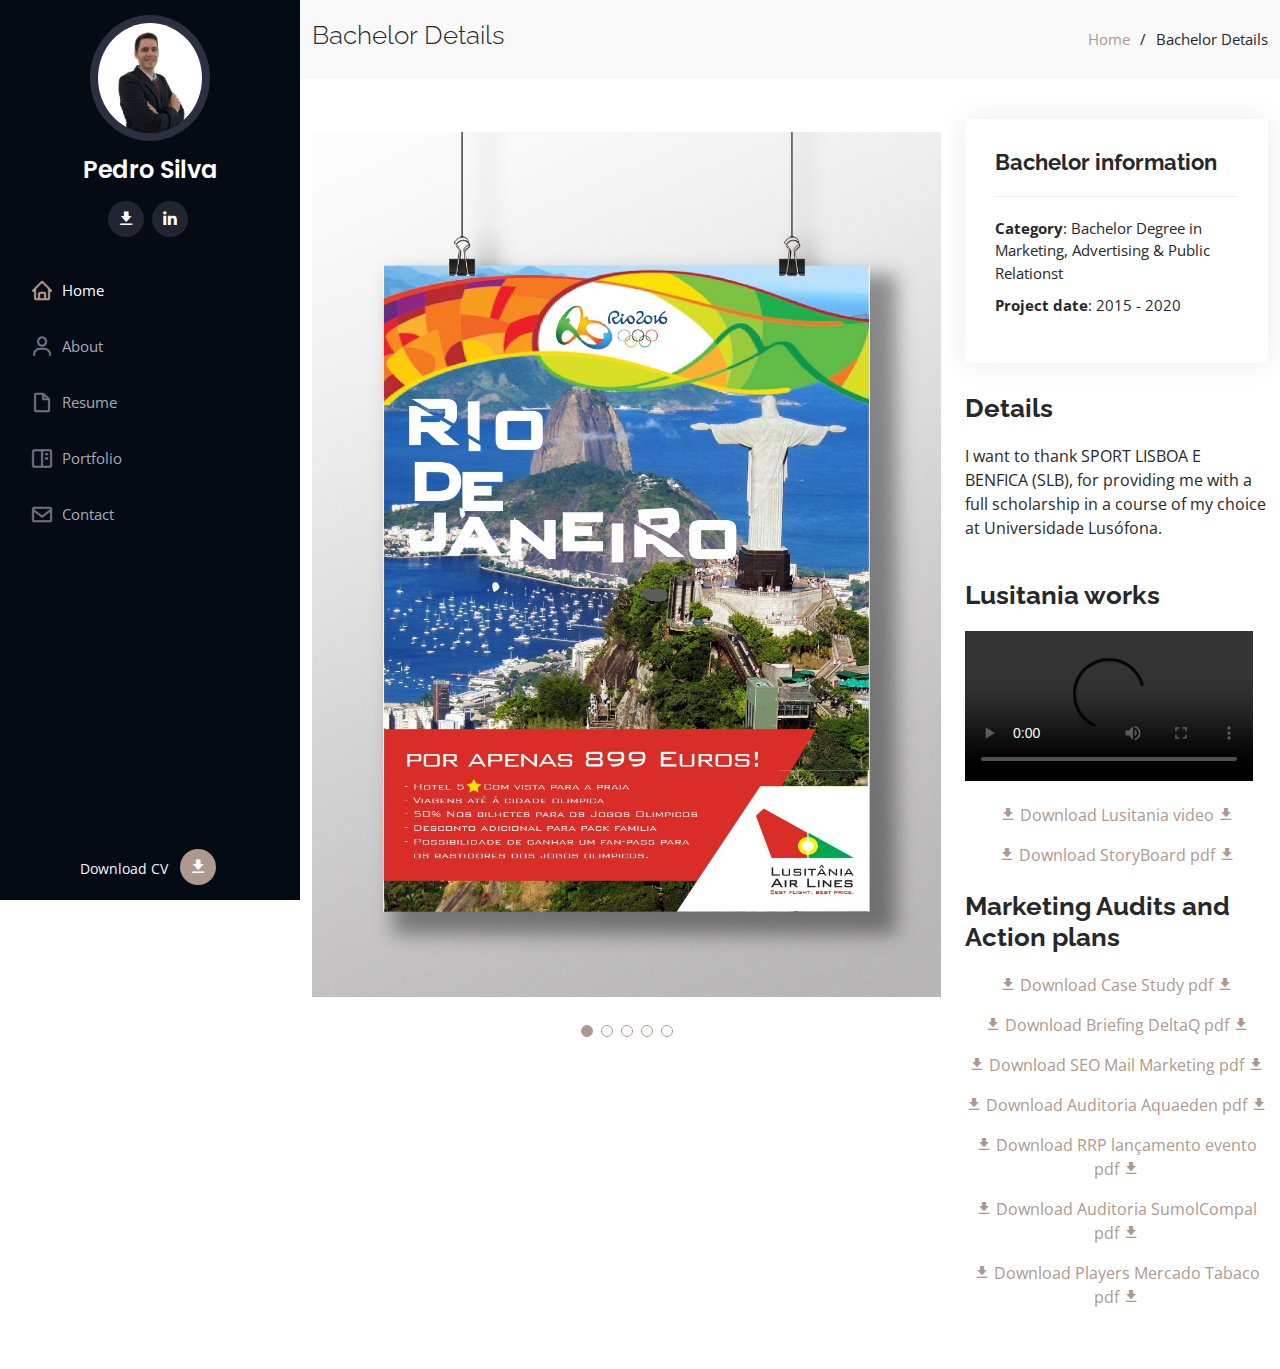
==== portfolio-details-bachelor.html @ 505dc724 "New WebPage" ====
<!DOCTYPE html>
<html lang="en">

<head>
  <meta charset="utf-8">
  <meta content="width=device-width, initial-scale=1.0" name="viewport">

  <title>Pedro Silva Resume</title>
  <meta content="" name="description">
  <meta content="" name="keywords">

  <!-- Favicons -->
  <link href="assets/img/favicon.ico" rel="icon">
  <link href="assets/img/favicon.ico" rel="apple-touch-icon">

  <!-- Google Fonts -->
  <link href="https://fonts.googleapis.com/css?family=Open+Sans:300,300i,400,400i,600,600i,700,700i|Raleway:300,300i,400,400i,500,500i,600,600i,700,700i|Poppins:300,300i,400,400i,500,500i,600,600i,700,700i" rel="stylesheet">

  <!-- Vendor CSS Files -->
  <link href="assets/vendor/aos/aos.css" rel="stylesheet">
  <link href="assets/vendor/bootstrap/css/bootstrap.min.css" rel="stylesheet">
  <link href="assets/vendor/bootstrap-icons/bootstrap-icons.css" rel="stylesheet">
  <link href="assets/vendor/boxicons/css/boxicons.min.css" rel="stylesheet">
  <link href="assets/vendor/glightbox/css/glightbox.min.css" rel="stylesheet">
  <link href="assets/vendor/swiper/swiper-bundle.min.css" rel="stylesheet">

  <!-- Template Main CSS File -->
  <link href="assets/css/style.css" rel="stylesheet">

  <!-- =======================================================
  * Template Name: iPortfolio - v3.7.0
  * Template URL: https://bootstrapmade.com/iportfolio-bootstrap-portfolio-websites-template/
  * Author: BootstrapMade.com
  * License: https://bootstrapmade.com/license/
  ======================================================== -->
</head>

<body>

  <!-- ======= Mobile nav toggle button ======= -->
  <i class="bi bi-list mobile-nav-toggle d-xl-none"></i>

  <!-- ======= Header ======= -->
  <header id="header">
    <div class="d-flex flex-column">
      <div class="profile">
        <img src="assets/img/profile-img.jpeg" alt="" class="img-fluid rounded-circle">
        <h1 class="text-light"><a href="index.html">Pedro Silva</a></h1>
        <div class="social-links mt-3 text-center">
          <a href="download/Pedro_Reis_Silva_CV.pdf" class="google-plus" download="pedro_reis_silva_cv"><i class="bx bxs-download"></i></a>
          <a href="https://www.linkedin.com/in/pedro-manuel-reis-b94459162" class="linkedin"><i class="bx bxl-linkedin"></i></a>
        </div>
      </div>

      <nav id="navbar" class="nav-menu navbar">
        <ul>
          <li><a href="index.html#hero" class="nav-link scrollto active"><i class="bx bx-home"></i> <span>Home</span></a></li>
          <li><a href="index.html#about" class="nav-link scrollto"><i class="bx bx-user"></i> <span>About</span></a></li>
          <li><a href="index.html#resume" class="nav-link scrollto"><i class="bx bx-file-blank"></i> <span>Resume</span></a></li>
          <li><a href="index.html#portfolio" class="nav-link scrollto"><i class="bx bx-book-content"></i> <span>Portfolio</span></a></li>
          <li><a href="index.html#contact" class="nav-link scrollto"><i class="bx bx-envelope"></i> <span>Contact</span></a></li>
        </ul>
      </nav><!-- .nav-menu -->
    </div>
  </header><!-- End Header -->

  <main id="main">

    <!-- ======= Breadcrumbs ======= -->
    <section id="breadcrumbs" class="breadcrumbs">
      <div class="container">

        <div class="d-flex justify-content-between align-items-center">
          <h2>Bachelor Details</h2>
          <ol>
            <li><a href="index.html">Home</a></li>
            <li>Bachelor Details</li>
          </ol>
        </div>

      </div>
    </section><!-- End Breadcrumbs -->

    <!-- ======= Portfolio Details Section ======= -->
    <section id="portfolio-details" class="portfolio-details">
      <div class="container">

        <div class="row gy-4">

          <div class="col-lg-8">
            <div class="portfolio-details-slider swiper">
              <div class="swiper-wrapper align-items-center">
				<div class="swiper-slide">
                  <img src="assets/img/portfolio/bachelor/lusitania/banner2.jpeg" alt="">
                </div>
                <div class="swiper-slide">
                  <img src="assets/img/portfolio/bachelor/lusitania/banner1.jpeg" alt="">
                </div>
                <div class="swiper-slide">
                  <img src="assets/img/portfolio/bachelor/tap1.jpeg" alt="">
                </div>
                <div class="swiper-slide">
                  <img src="assets/img/portfolio/bachelor/tap2.jpeg" alt="">
                </div>
                <div class="swiper-slide">
                  <img src="assets/img/portfolio/bachelor/durex.jpeg" alt="">
                </div>
              </div>
              <div class="swiper-pagination"></div>
            </div>
          </div>

          <div class="col-lg-4">
            <div class="portfolio-info">
              <h3>Bachelor information</h3>
              <ul>
                <li><strong>Category</strong>: Bachelor Degree in Marketing, Advertising & Public Relationst</li>
                <li><strong>Project date</strong>: 2015 - 2020</li>
              </ul>
            </div>
            <div class="portfolio-description">
              <h2>Details</h2>
              <p>
				I want to thank SPORT LISBOA E BENFICA (SLB), for providing me with a full scholarship in a course of my choice at Universidade Lusófona.
              </p>
			<br>
			  <h2>Lusitania works</h2>
				<div class="justify-content-center">
                        <video class="vid" controls>
						  <source src="download/portfolio/lusitania/lusitania.mp4" type="video/mp4">
						  Your browser does not support the video tag.
						</video>
                </div>
				<div class="social-links mt-3 text-center">
				 <a href="download/portfolio/lusitania/lusitania.mp4" class="google-plus" download="lusitania"><i class="bx bxs-download"></i> Download Lusitania video <i class="bx bxs-download"></i></a>
				</div>
				<div class="social-links mt-3 text-center">
				 <a href="download/portfolio/lusitania/StoryBoard.pdf" class="google-plus" download="StoryBoard"><i class="bx bxs-download"></i> Download StoryBoard pdf <i class="bx bxs-download"></i></a>
				</div>
			<br>
	          <h2>Marketing Audits and Action plans</h2>
				<div class="social-links mt-3 text-center">
				 <a href="download/portfolio/Case_Study.pdf" class="google-plus" download="Case_Study"><i class="bx bxs-download"></i> Download Case Study pdf <i class="bx bxs-download"></i> </a>
				</div>
				<div class="social-links mt-3 text-center">
				 <a href="download/portfolio/Briefing_Delta_Q.pdf" class="google-plus" download="StoryBoard"><i class="bx bxs-download"></i> Download Briefing DeltaQ pdf <i class="bx bxs-download"></i></a>
				</div>
				<div class="social-links mt-3 text-center">
				 <a href="download/portfolio/SEO_Mail_Marketing.pdf" class="google-plus" download="SEO_Mail_Marketing"><i class="bx bxs-download"></i> Download SEO Mail Marketing pdf <i class="bx bxs-download"></i></a>
				</div>
				<div class="social-links mt-3 text-center">
				 <a href="download/portfolio/Auditoria_Aquaeden.pdf" class="google-plus" download="Auditoria_Aquaeden"><i class="bx bxs-download"></i> Download Auditoria Aquaeden pdf <i class="bx bxs-download"></i></a>
				</div>
				<div class="social-links mt-3 text-center">
				 <a href="download/portfolio/RRP_lançamento_evento.pdf" class="google-plus" download="StoryBoard"><i class="bx bxs-download"></i> Download RRP lançamento evento pdf <i class="bx bxs-download"></i></a>
				</div>
				<div class="social-links mt-3 text-center">
				 <a href="download/portfolio/Auditoria_SumolCompal.pdf" class="google-plus" download="Auditoria_SumolCompal"><i class="bx bxs-download"></i> Download Auditoria SumolCompal pdf <i class="bx bxs-download"></i></a>
				</div>
				<div class="social-links mt-3 text-center">
				 <a href="download/portfolio/Players_Mercado_Tabaco.pdf" class="google-plus" download="Players_Mercado_Tabaco"><i class="bx bxs-download"></i> Download Players Mercado Tabaco pdf <i class="bx bxs-download"></i></a>
				</div>
            </div>
          </div>

        </div>

      </div>
    </section><!-- End Portfolio Details Section -->

  </main><!-- End #main -->

  <!-- ======= Footer ======= -->
  <footer id="footer">
	<div class="social-links mt-3 text-center">
     Download CV    <a href="download/Pedro_Reis_Silva_CV.pdf" class="google-plus" download="pedro_reis_silva_cv"><i class="bx bxs-download"></i></a>
    </div>
  </footer><!-- End  Footer -->

  <a href="#" class="back-to-top d-flex align-items-center justify-content-center"><i class="bi bi-arrow-up-short"></i></a>

  <!-- Vendor JS Files -->
  <script src="assets/vendor/purecounter/purecounter.js"></script>
  <script src="assets/vendor/aos/aos.js"></script>
  <script src="assets/vendor/bootstrap/js/bootstrap.bundle.min.js"></script>
  <script src="assets/vendor/glightbox/js/glightbox.min.js"></script>
  <script src="assets/vendor/isotope-layout/isotope.pkgd.min.js"></script>
  <script src="assets/vendor/swiper/swiper-bundle.min.js"></script>
  <script src="assets/vendor/typed.js/typed.min.js"></script>
  <script src="assets/vendor/waypoints/noframework.waypoints.js"></script>
  <script src="assets/vendor/php-email-form/validate.js"></script>

  <!-- Template Main JS File -->
  <script src="assets/js/main.js"></script>

</body>

</html>
---- assets/css/style.css ----
/**
* Template Name: iPortfolio - v3.7.0
* Template URL: https://bootstrapmade.com/iportfolio-bootstrap-portfolio-websites-template/
* Author: BootstrapMade.com
* License: https://bootstrapmade.com/license/
*/

/*--------------------------------------------------------------
# General
--------------------------------------------------------------*/
body {
  font-family: "Open Sans", sans-serif;
  color: #272829;
}

a {
  color: #ad998f;
  text-decoration: none;
}

a:hover {
  color: #37b3ed;
  text-decoration: none;
}

h1, h2, h3, h4, h5, h6 {
  font-family: "Raleway", sans-serif;
}

/*--------------------------------------------------------------
# Back to top button
--------------------------------------------------------------*/
.back-to-top {
  position: fixed;
  visibility: hidden;
  opacity: 0;
  right: 15px;
  bottom: 15px;
  z-index: 996;
  background: #ad998f;
  width: 40px;
  height: 40px;
  border-radius: 50px;
  transition: all 0.4s;
}
.back-to-top i {
  font-size: 28px;
  color: #fff;
  line-height: 0;
}
.back-to-top:hover {
  background: #2eafec;
  color: #fff;
}
.back-to-top.active {
  visibility: visible;
  opacity: 1;
}

/*--------------------------------------------------------------
# Header
--------------------------------------------------------------*/
#header {
  position: fixed;
  top: 0;
  left: 0;
  bottom: 0;
  width: 300px;
  transition: all ease-in-out 0.5s;
  z-index: 9997;
  transition: all 0.5s;
  padding: 0 15px;
  background: #040b14;
  overflow-y: auto;
}
#header .profile img {
  margin: 15px auto;
  display: block;
  width: 120px;
  border: 8px solid #2c2f3f;
}
#header .profile h1 {
  font-size: 24px;
  margin: 0;
  padding: 0;
  font-weight: 600;
  -moz-text-align-last: center;
  text-align-last: center;
  font-family: "Poppins", sans-serif;
}
#header .profile h1 a, #header .profile h1 a:hover {
  color: #fff;
  text-decoration: none;
}
#header .profile .social-links a {
  font-size: 18px;
  display: inline-block;
  background: #212431;
  color: #fff;
  line-height: 1;
  padding: 8px 0;
  margin-right: 4px;
  border-radius: 50%;
  text-align: center;
  width: 36px;
  height: 36px;
  transition: 0.3s;
}
#header .profile .social-links a:hover {
  background: #ad998f;
  color: #fff;
  text-decoration: none;
}

#main {
  margin-left: 300px;
}

@media (max-width: 1199px) {
  #header {
    left: -300px;
  }

  #main {
    margin-left: 0;
  }
}
/*--------------------------------------------------------------
# Navigation Menu
--------------------------------------------------------------*/
/* Desktop Navigation */
.nav-menu {
  padding: 30px 0 0 0;
}
.nav-menu * {
  margin: 0;
  padding: 0;
  list-style: none;
}
.nav-menu > ul > li {
  position: relative;
  white-space: nowrap;
}
.nav-menu a, .nav-menu a:focus {
  display: flex;
  align-items: center;
  color: #a8a9b4;
  padding: 12px 15px;
  margin-bottom: 8px;
  transition: 0.3s;
  font-size: 15px;
}
.nav-menu a i, .nav-menu a:focus i {
  font-size: 24px;
  padding-right: 8px;
  color: #6f7180;
}
.nav-menu a:hover, .nav-menu .active, .nav-menu .active:focus, .nav-menu li:hover > a {
  text-decoration: none;
  color: #fff;
}
.nav-menu a:hover i, .nav-menu .active i, .nav-menu .active:focus i, .nav-menu li:hover > a i {
  color: #ad998f;
}

/* Mobile Navigation */
.mobile-nav-toggle {
  position: fixed;
  right: 15px;
  top: 15px;
  z-index: 9998;
  border: 0;
  font-size: 24px;
  transition: all 0.4s;
  outline: none !important;
  background-color: #ad998f;
  color: #fff;
  width: 40px;
  height: 40px;
  display: inline-flex;
  align-items: center;
  justify-content: center;
  line-height: 0;
  border-radius: 50px;
  cursor: pointer;
}

.mobile-nav-active {
  overflow: hidden;
}
.mobile-nav-active #header {
  left: 0;
}

/*--------------------------------------------------------------
# Hero Section
--------------------------------------------------------------*/
#hero {
  width: 100%;
  height: 100vh;
  background: url("../img/hero-bg.jpg") top center;
  background-size: cover;
}
#hero:before {
  content: "";
  background: rgba(5, 13, 24, 0.3);
  position: absolute;
  bottom: 0;
  top: 0;
  left: 0;
  right: 0;
  z-index: 1;
}
#hero .hero-container {
  position: relative;
  z-index: 2;
  min-width: 300px;
}
#hero h1 {
  margin: 0 0 10px 0;
  font-size: 64px;
  font-weight: 700;
  line-height: 56px;
  color: #fff;
}
#hero p {
  color: #fff;
  margin-bottom: 50px;
  font-size: 26px;
  font-family: "Poppins", sans-serif;
}
#hero p span {
  color: #fff;
  padding-bottom: 4px;
  letter-spacing: 1px;
  border-bottom: 3px solid #ad998f;
}
@media (min-width: 1024px) {
  #hero {
    background-attachment: fixed;
  }
}
@media (max-width: 768px) {
  #hero h1 {
    font-size: 28px;
    line-height: 36px;
  }
  #hero h2 {
    font-size: 18px;
    line-height: 24px;
    margin-bottom: 30px;
  }
}

/*--------------------------------------------------------------
# Sections General
--------------------------------------------------------------*/
section {
  padding: 60px 0;
  overflow: hidden;
}

.section-bg {
  background: #f5f8fd;
}

.section-title {
  padding-bottom: 30px;
}
.section-title h2 {
  font-size: 32px;
  font-weight: bold;
  margin-bottom: 20px;
  padding-bottom: 20px;
  position: relative;
  color: #173b6c;
}
.section-title h2::after {
  content: "";
  position: absolute;
  display: block;
  width: 50px;
  height: 3px;
  background: #ad998f;
  bottom: 0;
  left: 0;
}
.section-title p {
  margin-bottom: 0;
}

/*--------------------------------------------------------------
# About
--------------------------------------------------------------*/
.about .content h3 {
  font-weight: 700;
  font-size: 26px;
  color: #173b6c;
}
.about .content ul {
  list-style: none;
  padding: 0;
}
.about .content ul li {
  margin-bottom: 20px;
  display: flex;
  align-items: center;
}
.about .content ul strong {
  margin-right: 10px;
}
.about .content ul i {
  font-size: 16px;
  margin-right: 5px;
  color: #ad998f;
  line-height: 0;
}
.about .content p:last-child {
  margin-bottom: 0;
}

/*--------------------------------------------------------------
# Facts
--------------------------------------------------------------*/
.facts {
  padding-bottom: 30px;
}
.facts .count-box {
  padding: 30px;
  width: 100%;
}
.facts .count-box i {
  display: block;
  font-size: 44px;
  color: #ad998f;
  float: left;
  line-height: 0;
}
.facts .count-box span {
  font-size: 48px;
  line-height: 40px;
  display: block;
  font-weight: 700;
  color: #050d18;
  margin-left: 60px;
}
.facts .count-box p {
  padding: 15px 0 0 0;
  margin: 0 0 0 60px;
  font-family: "Raleway", sans-serif;
  font-size: 14px;
  color: #122f57;
}
.facts .count-box a {
  font-weight: 600;
  display: block;
  margin-top: 20px;
  color: #122f57;
  font-size: 15px;
  font-family: "Poppins", sans-serif;
  transition: ease-in-out 0.3s;
}
.facts .count-box a:hover {
  color: #1f5297;
}

/*--------------------------------------------------------------
# Akills
--------------------------------------------------------------*/
.skills .progress {
  height: 60px;
  display: block;
  background: none;
  border-radius: 0;
}
.skills .progress .skill {
  padding: 0;
  margin: 0 0 6px 0;
  text-transform: uppercase;
  display: block;
  font-weight: 600;
  font-family: "Poppins", sans-serif;
  color: #050d18;
}
.skills .progress .skill .val {
  float: right;
  font-style: normal;
}
.skills .progress-bar-wrap {
  background: #dce8f8;
  height: 10px;
}
.skills .progress-bar {
  width: 1px;
  height: 10px;
  transition: 0.9s;
  background-color: #ad998f;
}

/*--------------------------------------------------------------
# Resume
--------------------------------------------------------------*/
.resume .resume-title {
  font-size: 26px;
  font-weight: 700;
  margin-top: 20px;
  margin-bottom: 20px;
  color: #050d18;
}
.resume .resume-item {
  padding: 0 0 20px 20px;
  margin-top: -2px;
  border-left: 2px solid #1f5297;
  position: relative;
}
.resume .resume-item h4 {
  line-height: 18px;
  font-size: 18px;
  font-weight: 600;
  text-transform: uppercase;
  font-family: "Poppins", sans-serif;
  color: #050d18;
  margin-bottom: 10px;
}
.resume .resume-item h5 {
  font-size: 16px;
  background: #e4edf9;
  padding: 5px 15px;
  display: inline-block;
  font-weight: 600;
  margin-bottom: 10px;
}
.resume .resume-item ul {
  padding-left: 20px;
}
.resume .resume-item ul li {
  padding-bottom: 10px;
}
.resume .resume-item:last-child {
  padding-bottom: 0;
}
.resume .resume-item::before {
  content: "";
  position: absolute;
  width: 16px;
  height: 16px;
  border-radius: 50px;
  left: -9px;
  top: 0;
  background: #fff;
  border: 2px solid #1f5297;
}

/*--------------------------------------------------------------
# Portfolio
--------------------------------------------------------------*/
.portfolio .portfolio-item {
  margin-bottom: 30px;
}
.portfolio #portfolio-flters {
  padding: 0;
  margin: 0 auto 35px auto;
  list-style: none;
  text-align: center;
  background: #fff;
  border-radius: 50px;
  padding: 2px 15px;
}
.portfolio #portfolio-flters li {
  cursor: pointer;
  display: inline-block;
  padding: 10px 15px 8px 15px;
  font-size: 14px;
  font-weight: 600;
  line-height: 1;
  text-transform: uppercase;
  color: #272829;
  margin-bottom: 5px;
  transition: all 0.3s ease-in-out;
}
.portfolio #portfolio-flters li:hover, .portfolio #portfolio-flters li.filter-active {
  color: #ad998f;
}
.portfolio #portfolio-flters li:last-child {
  margin-right: 0;
}
.portfolio .portfolio-wrap {
  transition: 0.3s;
  position: relative;
  overflow: hidden;
  z-index: 1;
}
.portfolio .portfolio-wrap::before {
  content: "";
  background: rgba(255, 255, 255, 0.5);
  position: absolute;
  left: 0;
  right: 0;
  top: 0;
  bottom: 0;
  transition: all ease-in-out 0.3s;
  z-index: 2;
  opacity: 0;
}
.portfolio .portfolio-wrap .portfolio-links {
  opacity: 1;
  left: 0;
  right: 0;
  bottom: -60px;
  z-index: 3;
  position: absolute;
  transition: all ease-in-out 0.3s;
  display: flex;
  justify-content: center;
}
.portfolio .portfolio-wrap .portfolio-links a {
  color: #fff;
  font-size: 28px;
  text-align: center;
  background: rgba(20, 157, 221, 0.75);
  transition: 0.3s;
  width: 50%;
}
.portfolio .portfolio-wrap .portfolio-links a:hover {
  background: rgba(20, 157, 221, 0.95);
}
.portfolio .portfolio-wrap .portfolio-links a + a {
  border-left: 1px solid #37b3ed;
}
.portfolio .portfolio-wrap:hover::before {
  top: 0;
  left: 0;
  right: 0;
  bottom: 0;
  opacity: 1;
}
.portfolio .portfolio-wrap:hover .portfolio-links {
  opacity: 1;
  bottom: 0;
}

/*--------------------------------------------------------------
# Portfolio Details
--------------------------------------------------------------*/
.portfolio-details {
  padding-top: 40px;
}
.portfolio-details .portfolio-details-slider img {
  width: 100%;
}
.portfolio-details .portfolio-details-slider .swiper-pagination {
  margin-top: 20px;
  position: relative;
}
.portfolio-details .portfolio-details-slider .swiper-pagination .swiper-pagination-bullet {
  width: 12px;
  height: 12px;
  background-color: #fff;
  opacity: 1;
  border: 1px solid #ad998f;
}
.portfolio-details .portfolio-details-slider .swiper-pagination .swiper-pagination-bullet-active {
  background-color: #ad998f;
}
.portfolio-details .portfolio-info {
  padding: 30px;
  box-shadow: 0px 0 30px rgba(5, 13, 24, 0.08);
}
.portfolio-details .portfolio-info h3 {
  font-size: 22px;
  font-weight: 700;
  margin-bottom: 20px;
  padding-bottom: 20px;
  border-bottom: 1px solid #eee;
}
.portfolio-details .portfolio-info ul {
  list-style: none;
  padding: 0;
  font-size: 15px;
}
.portfolio-details .portfolio-info ul li + li {
  margin-top: 10px;
}
.portfolio-details .portfolio-description {
  padding-top: 30px;
}
.portfolio-details .portfolio-description h2 {
  font-size: 26px;
  font-weight: 700;
  margin-bottom: 20px;
}
.portfolio-details .portfolio-description p {
  padding: 0;
}

/*--------------------------------------------------------------
# Services
--------------------------------------------------------------*/
.services .icon-box {
  margin-bottom: 20px;
}
.services .icon {
  float: left;
  display: flex;
  align-items: center;
  justify-content: center;
  width: 54px;
  height: 54px;
  background: #ad998f;
  border-radius: 50%;
  transition: 0.5s;
  border: 1px solid #ad998f;
}
.services .icon i {
  color: #fff;
  font-size: 24px;
  line-height: 0;
}
.services .icon-box:hover .icon {
  background: #fff;
}
.services .icon-box:hover .icon i {
  color: #ad998f;
}
.services .title {
  margin-left: 80px;
  font-weight: 700;
  margin-bottom: 15px;
  font-size: 18px;
}
.services .title a {
  color: #343a40;
}
.services .title a:hover {
  color: #ad998f;
}
.services .description {
  margin-left: 80px;
  line-height: 24px;
  font-size: 14px;
}

/*--------------------------------------------------------------
# Testimonials
--------------------------------------------------------------*/
.testimonials .testimonials-carousel, .testimonials .testimonials-slider {
  overflow: hidden;
}
.testimonials .testimonial-item {
  box-sizing: content-box;
  text-align: center;
  min-height: 320px;
}
.testimonials .testimonial-item .testimonial-img {
  width: 90px;
  border-radius: 50%;
  margin: 0 auto;
}
.testimonials .testimonial-item h3 {
  font-size: 18px;
  font-weight: bold;
  margin: 10px 0 5px 0;
  color: #111;
}
.testimonials .testimonial-item h4 {
  font-size: 14px;
  color: #999;
  margin: 0;
}
.testimonials .testimonial-item .quote-icon-left, .testimonials .testimonial-item .quote-icon-right {
  color: #c3e8fa;
  font-size: 26px;
}
.testimonials .testimonial-item .quote-icon-left {
  display: inline-block;
  left: -5px;
  position: relative;
}
.testimonials .testimonial-item .quote-icon-right {
  display: inline-block;
  right: -5px;
  position: relative;
  top: 10px;
}
.testimonials .testimonial-item p {
  font-style: italic;
  margin: 0 15px 15px 15px;
  padding: 20px;
  background: #fff;
  position: relative;
  margin-bottom: 35px;
  border-radius: 6px;
  box-shadow: 0px 2px 15px rgba(0, 0, 0, 0.1);
}
.testimonials .testimonial-item p::after {
  content: "";
  width: 0;
  height: 0;
  border-top: 20px solid #fff;
  border-right: 20px solid transparent;
  border-left: 20px solid transparent;
  position: absolute;
  bottom: -20px;
  left: calc(50% - 20px);
}
.testimonials .swiper-pagination {
  margin-top: 20px;
  position: relative;
}
.testimonials .swiper-pagination .swiper-pagination-bullet {
  width: 12px;
  height: 12px;
  background-color: #fff;
  opacity: 1;
  border: 1px solid #ad998f;
}
.testimonials .swiper-pagination .swiper-pagination-bullet-active {
  background-color: #ad998f;
}

/*--------------------------------------------------------------
# Contact
--------------------------------------------------------------*/
.contact {
  padding-bottom: 130px;
}
.contact .info {
  padding: 30px;
  background: #fff;
  width: 100%;
  box-shadow: 0 0 24px 0 rgba(0, 0, 0, 0.12);
}
.contact .info i {
  font-size: 20px;
  color: #ad998f;
  float: left;
  width: 44px;
  height: 44px;
  background: #dff3fc;
  display: flex;
  justify-content: center;
  align-items: center;
  border-radius: 50px;
  transition: all 0.3s ease-in-out;
}
.contact .info h4 {
  padding: 0 0 0 60px;
  font-size: 22px;
  font-weight: 600;
  margin-bottom: 5px;
  color: #050d18;
}
.contact .info p {
  padding: 0 0 10px 60px;
  margin-bottom: 20px;
  font-size: 14px;
  color: #173b6c;
}
.contact .info .email p {
  padding-top: 5px;
}
.contact .info .social-links {
  padding-left: 60px;
}
.contact .info .social-links a {
  font-size: 18px;
  display: inline-block;
  background: #333;
  color: #fff;
  line-height: 1;
  padding: 8px 0;
  border-radius: 50%;
  text-align: center;
  width: 36px;
  height: 36px;
  transition: 0.3s;
  margin-right: 10px;
}
.contact .info .social-links a:hover {
  background: #ad998f;
  color: #fff;
}
.contact .info .email:hover i, .contact .info .address:hover i, .contact .info .phone:hover i {
  background: #ad998f;
  color: #fff;
}
.contact .php-email-form {
  width: 100%;
  padding: 30px;
  background: #fff;
  box-shadow: 0 0 24px 0 rgba(0, 0, 0, 0.12);
}
.contact .php-email-form .form-group {
  padding-bottom: 8px;
}
.contact .php-email-form .validate {
  display: none;
  color: red;
  margin: 0 0 15px 0;
  font-weight: 400;
  font-size: 13px;
}
.contact .php-email-form .error-message {
  display: none;
  color: #fff;
  background: #ed3c0d;
  text-align: left;
  padding: 15px;
  font-weight: 600;
}
.contact .php-email-form .error-message br + br {
  margin-top: 25px;
}
.contact .php-email-form .sent-message {
  display: none;
  color: #fff;
  background: #18d26e;
  text-align: center;
  padding: 15px;
  font-weight: 600;
}
.contact .php-email-form .loading {
  display: none;
  background: #fff;
  text-align: center;
  padding: 15px;
}
.contact .php-email-form .loading:before {
  content: "";
  display: inline-block;
  border-radius: 50%;
  width: 24px;
  height: 24px;
  margin: 0 10px -6px 0;
  border: 3px solid #18d26e;
  border-top-color: #eee;
  -webkit-animation: animate-loading 1s linear infinite;
  animation: animate-loading 1s linear infinite;
}
.contact .php-email-form .form-group {
  margin-bottom: 15px;
}
.contact .php-email-form label {
  padding-bottom: 8px;
}
.contact .php-email-form input, .contact .php-email-form textarea {
  border-radius: 0;
  box-shadow: none;
  font-size: 14px;
}
.contact .php-email-form input {
  height: 44px;
}
.contact .php-email-form textarea {
  padding: 10px 15px;
}
.contact .php-email-form button[type=submit] {
  background: #ad998f;
  border: 0;
  padding: 10px 24px;
  color: #fff;
  transition: 0.4s;
  border-radius: 4px;
}
.contact .php-email-form button[type=submit]:hover {
  background: #37b3ed;
}
@-webkit-keyframes animate-loading {
  0% {
    transform: rotate(0deg);
  }
  100% {
    transform: rotate(360deg);
  }
}
@keyframes animate-loading {
  0% {
    transform: rotate(0deg);
  }
  100% {
    transform: rotate(360deg);
  }
}

/*--------------------------------------------------------------
# Breadcrumbs
--------------------------------------------------------------*/
.breadcrumbs {
  padding: 20px 0;
  background: #f9f9f9;
}
.breadcrumbs h2 {
  font-size: 26px;
  font-weight: 300;
}
.breadcrumbs ol {
  display: flex;
  flex-wrap: wrap;
  list-style: none;
  padding: 0;
  margin: 0;
  font-size: 15px;
}
.breadcrumbs ol li + li {
  padding-left: 10px;
}
.breadcrumbs ol li + li::before {
  display: inline-block;
  padding-right: 10px;
  color: #0e2442;
  content: "/";
}
@media (max-width: 768px) {
  .breadcrumbs .d-flex {
    display: block !important;
  }
  .breadcrumbs ol {
    display: block;
  }
  .breadcrumbs ol li {
    display: inline-block;
  }
}

/*--------------------------------------------------------------
# Footer
--------------------------------------------------------------*/
#footer {
  padding: 15px;
  color: #f4f6fd;
  font-size: 14px;
  position: fixed;
  left: 0;
  bottom: 0;
  width: 300px;
  z-index: 9999;
  background: #040b14;
}
#footer .copyright {
  text-align: center;
}
#footer .credits {
  padding-top: 5px;
  text-align: center;
  font-size: 13px;
  color: #eaebf0;
}

#footer .social-links a {
  font-size: 18px;
  display: inline-block;
  background: #ad998f;
  color: #fff;
  line-height: 1;
  padding: 8px 0;
  margin-right: 4px;
  margin-left: 8px;
  border-radius: 50%;
  text-align: center;
  width: 36px;
  height: 36px;
  transition: 0.3s;
}
#footer .social-links a:hover {
  background: #ad998f;
  color: #fff;
  text-decoration: none;
}

@media (max-width: 1199px) {
  #footer {
    position: static;
    width: auto;
    padding-right: 20px 15px;
  }
}



@media (min-width: 320px) {
  .vid {
	width: 18.5rem;
  }
}

@media (min-width: 370px) {
  .vid {
	width: 22rem;
  }
}

@media (min-width: 400px) {
  .vid {
	width: 24rem;
  }
}

@media (min-width: 576px) {
  .vid {
	width: 34rem;
  }
}
@media (min-width: 768px) {
	.vid {
		width: 43rem;
	}
}
@media (min-width: 992px) {
	.vid {
		width: 20rem;
	}
}
@media (min-width: 1200px) {
	.vid {
		width: 18rem;
	}
}
@media (min-width: 1500px) {
	.vid {
		width: 23rem;
	}
}

@media (min-width: 1900px) {
	.vid {
		width: 34rem;
	}
}
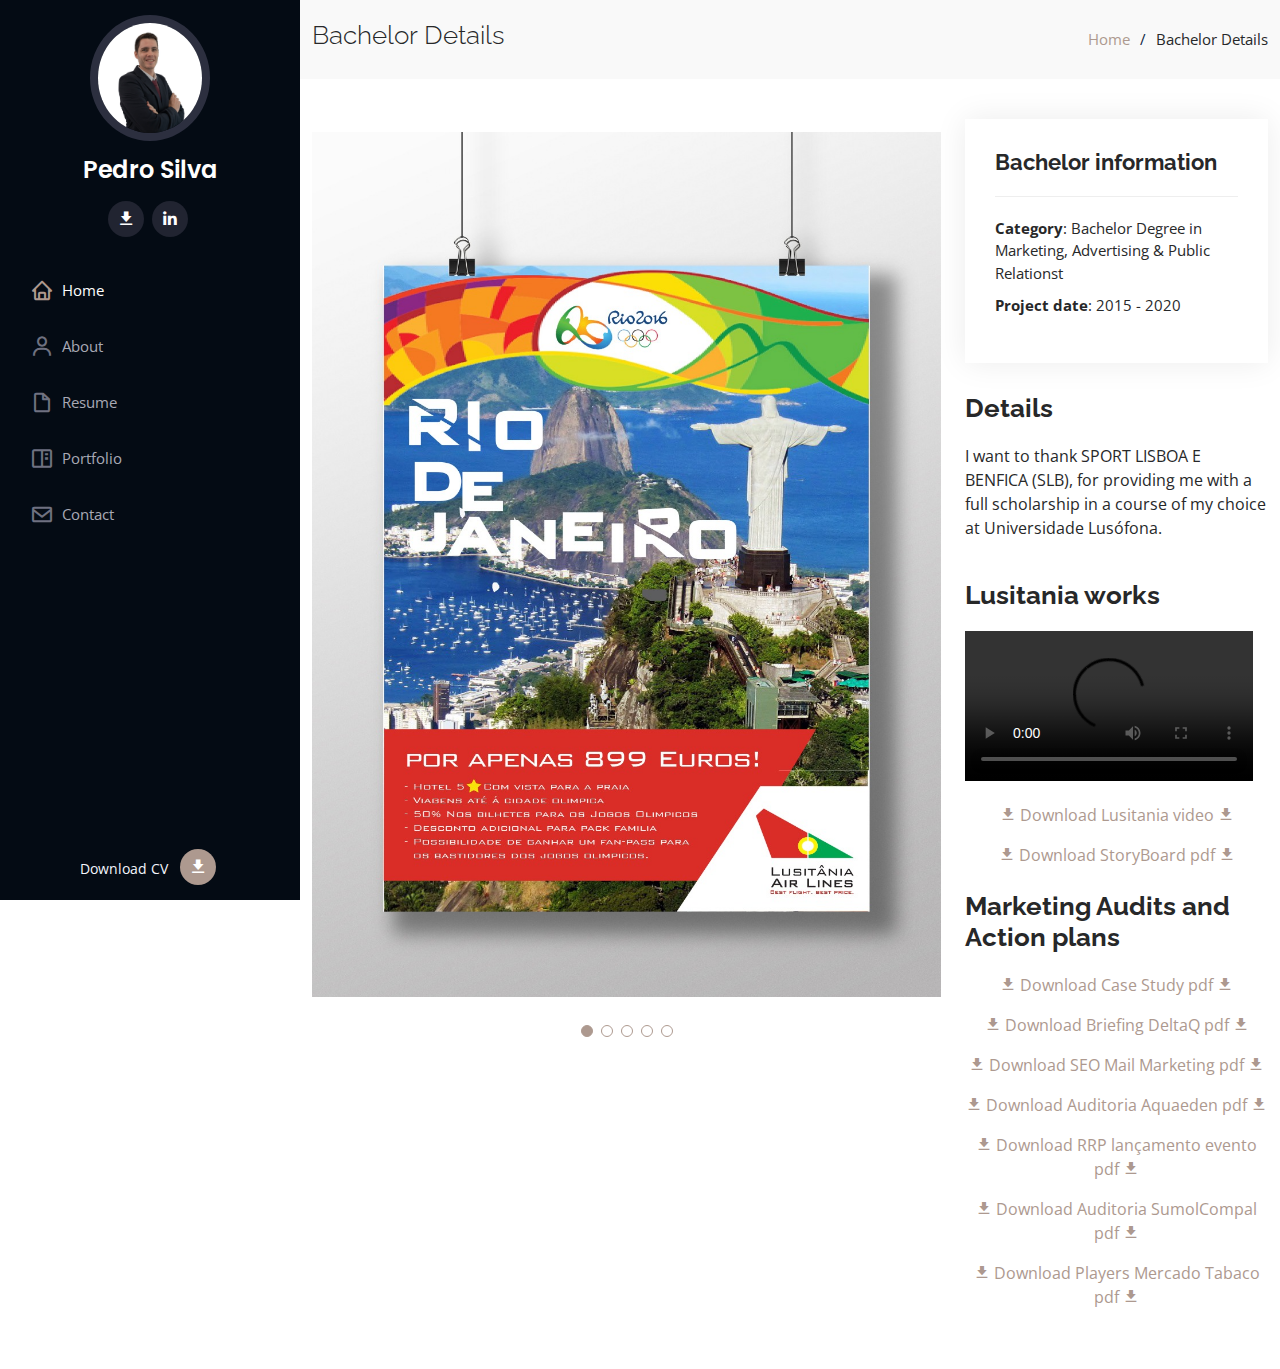
==== commit 317b3ef9: "changed cv and linked" ====
--- a/portfolio-details-bachelor.html
+++ b/portfolio-details-bachelor.html
@@ -48,7 +48,7 @@
         <h1 class="text-light"><a href="index.html">Pedro Silva</a></h1>
         <div class="social-links mt-3 text-center">
           <a href="download/Pedro_Reis_Silva_CV.pdf" class="google-plus" download="pedro_reis_silva_cv"><i class="bx bxs-download"></i></a>
-          <a href="https://www.linkedin.com/in/pedro-manuel-reis-b94459162" class="linkedin"><i class="bx bxl-linkedin"></i></a>
+          <a href="https://www.linkedin.com/in/pedro-silva-a84220229/" class="linkedin"><i class="bx bxl-linkedin"></i></a>
         </div>
       </div>
 
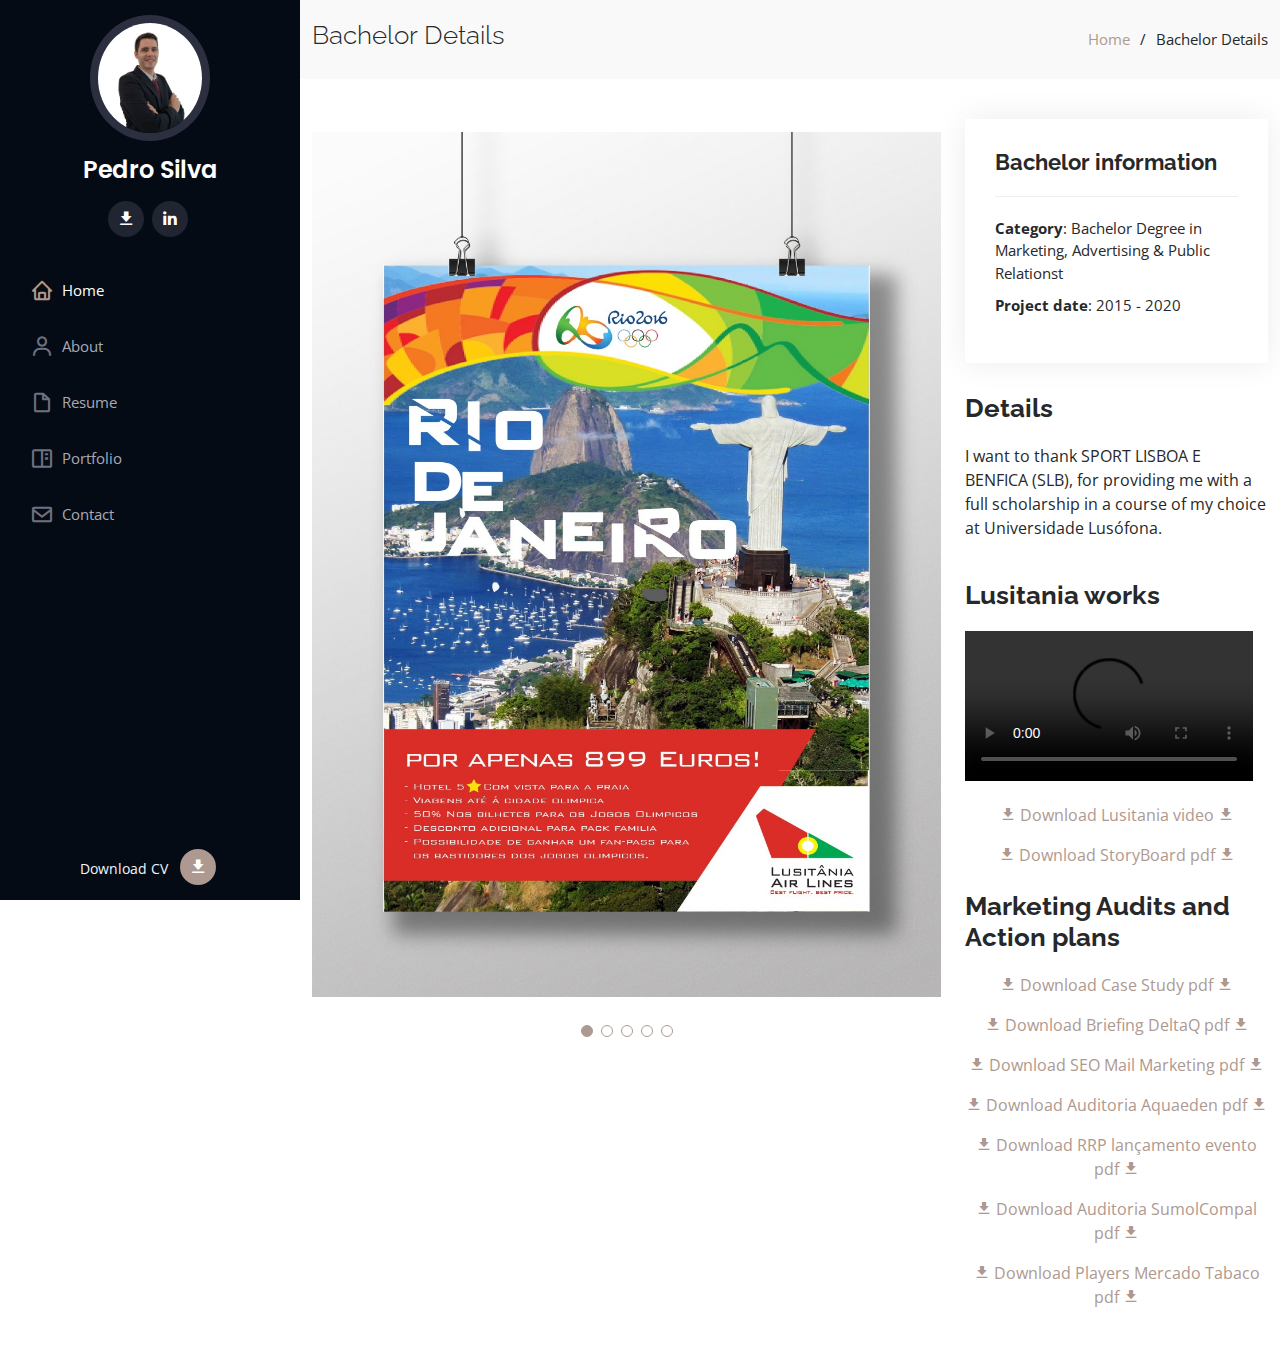
==== commit e6bb39d8: "new cv can be downloaded" ====
--- a/portfolio-details-bachelor.html
+++ b/portfolio-details-bachelor.html
@@ -47,7 +47,7 @@
         <img src="assets/img/profile-img.jpeg" alt="" class="img-fluid rounded-circle">
         <h1 class="text-light"><a href="index.html">Pedro Silva</a></h1>
         <div class="social-links mt-3 text-center">
-          <a href="download/Pedro_Reis_Silva_CV.pdf" class="google-plus" download="pedro_reis_silva_cv"><i class="bx bxs-download"></i></a>
+          <a href="download/Pedro_Reis_Silva_CV_English.pdf" class="google-plus" download="pedro_reis_silva_cv"><i class="bx bxs-download"></i></a>
           <a href="https://www.linkedin.com/in/pedro-silva-a84220229/" class="linkedin"><i class="bx bxl-linkedin"></i></a>
         </div>
       </div>
@@ -173,7 +173,7 @@
   <!-- ======= Footer ======= -->
   <footer id="footer">
 	<div class="social-links mt-3 text-center">
-     Download CV    <a href="download/Pedro_Reis_Silva_CV.pdf" class="google-plus" download="pedro_reis_silva_cv"><i class="bx bxs-download"></i></a>
+     Download CV    <a href="download/Pedro_Reis_Silva_CV_English.pdf" class="google-plus" download="pedro_reis_silva_cv"><i class="bx bxs-download"></i></a>
     </div>
   </footer><!-- End  Footer -->
 
